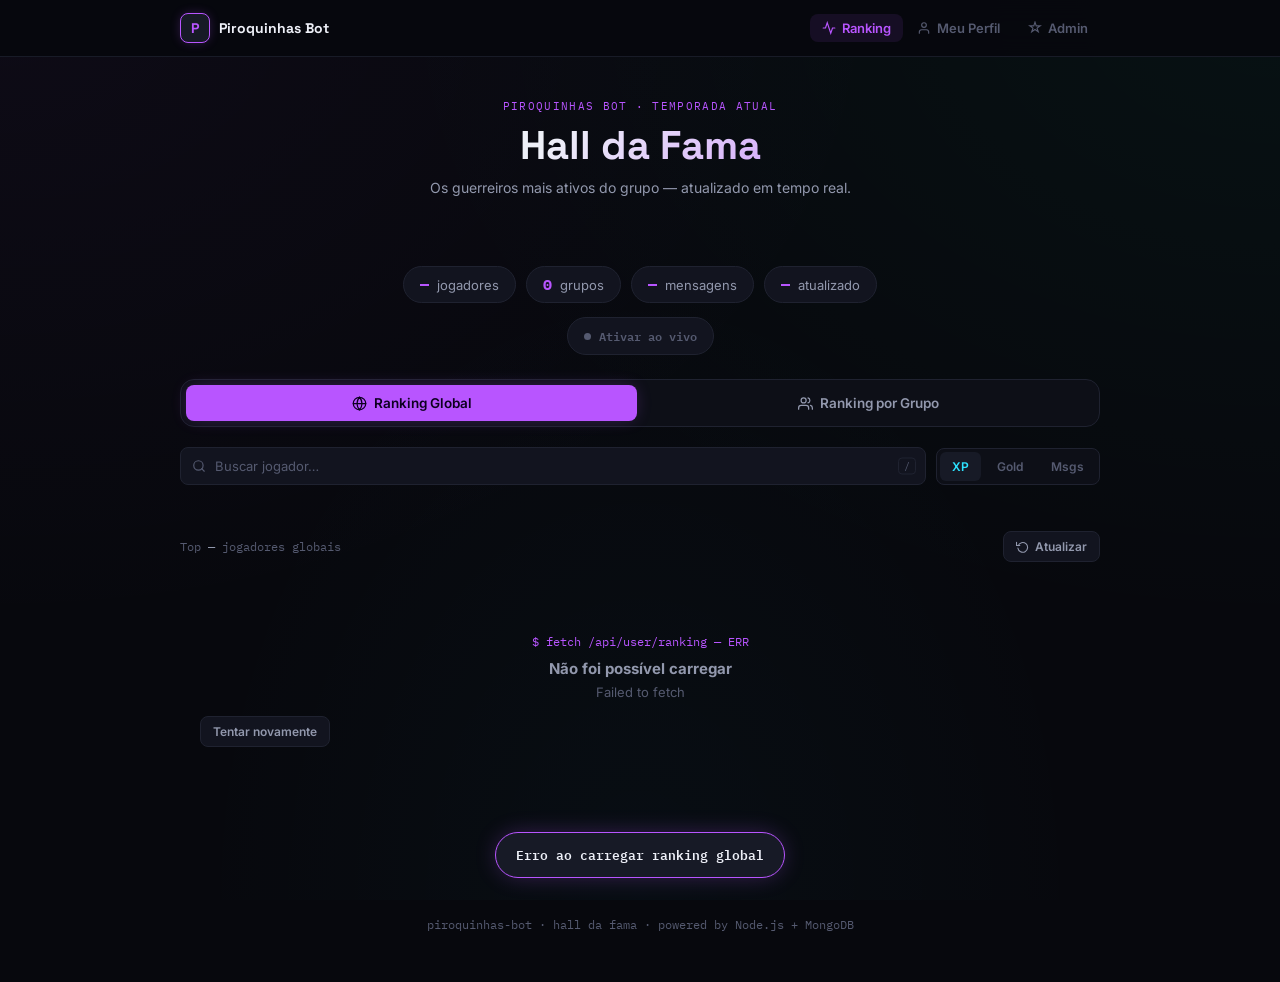
==== index.html @ 3f1b090b "Update index.html" ====
<!DOCTYPE html>
<html lang="pt-BR">
<head>
  <meta charset="UTF-8" />
  <meta name="viewport" content="width=device-width, initial-scale=1.0" />
  <title>Ranking — Piroquinhas Bot</title>
  <link rel="preconnect" href="https://fonts.googleapis.com" />
  <link rel="preconnect" href="https://fonts.gstatic.com" crossorigin />
  <link href="https://fonts.googleapis.com/css2?family=Space+Grotesk:wght@500;600;700&family=Inter:wght@400;500;600&family=IBM+Plex+Mono:wght@500;600&display=swap" rel="stylesheet" />
  <link rel="stylesheet" href="index.css" />
</head>
<body>

<!-- ══════════ NAV ══════════ -->
<nav class="top-nav">
  <div class="nav-inner">
    <a href="index.html" class="nav-brand">
      <div class="nav-brand-mark">P</div>
      <span class="nav-brand-name">Piroquinhas Bot</span>
    </a>
    <ul class="nav-links">
      <li>
        <a href="index.html" class="active">
          <svg viewBox="0 0 24 24" fill="none" stroke="currentColor" stroke-width="2" stroke-linecap="round"><polyline points="22 12 18 12 15 21 9 3 6 12 2 12"/></svg>
          <span>Ranking</span>
        </a>
      </li>
      <li>
        <a href="perfil.html">
          <svg viewBox="0 0 24 24" fill="none" stroke="currentColor" stroke-width="2" stroke-linecap="round"><path d="M20 21v-2a4 4 0 0 0-4-4H8a4 4 0 0 0-4 4v2"/><circle cx="12" cy="7" r="4"/></svg>
          <span>Meu Perfil</span>
        </a>
      </li>
      <li>
        <a href="cassino.html" id="nav-cassino" style="display:none">
          <svg viewBox="0 0 24 24" fill="none" stroke="currentColor" stroke-width="2" stroke-linecap="round"><rect x="2" y="3" width="20" height="14" rx="2"/><path d="M8 21h8M12 17v4"/></svg>
          <span>Cassino</span>
        </a>
      </li>
      <li>
        <a href="admin.html">
          <svg viewBox="0 0 24 24" fill="none" stroke="currentColor" stroke-width="2" stroke-linecap="round"><path d="M12 2l2.09 6.26H21l-5.47 3.97 2.09 6.26L12 14.52l-5.62 3.97 2.09-6.26L3 8.26h6.91z"/></svg>
          <span>Admin</span>
        </a>
      </li>
      
    </ul>
  </div>
</nav>

<!-- barra fina que enche durante o ciclo de atualização automática (modo "ao vivo") -->
<div class="live-progress-track" aria-hidden="true"><div class="live-progress" id="live-progress"></div></div>

<!-- ══════════ HERO ══════════ -->
<section class="hero">
  <p class="hero-eyebrow">Piroquinhas Bot · Temporada Atual</p>
  <h1 class="hero-title">Hall da Fama</h1>
  <p class="hero-sub">Os guerreiros mais ativos do grupo — atualizado em tempo real.</p>

  <!-- traço de pulso: assinatura visual da página, reforça a ideia de "vivo" -->
  <div class="pulse-line" aria-hidden="true">
    <svg viewBox="0 0 600 60" preserveAspectRatio="none">
      <path d="M0,30 L140,30 L155,8 L170,52 L185,30 L600,30" />
    </svg>
  </div>

  <div class="hero-stats">
    <div class="stat-pill"><strong id="stat-total">—</strong><span>jogadores</span></div>
    <div class="stat-pill"><strong id="stat-groups">—</strong><span>grupos</span></div>
    <div class="stat-pill"><strong id="stat-msgs">—</strong><span>mensagens</span></div>
    <div class="stat-pill"><strong id="stat-updated">—</strong><span>atualizado</span></div>
  </div>

  <a href="cassino.html" class="cassino-card" id="cassino-card" style="display:none">
    <span class="cassino-card-icon">🎰</span>
    <div class="cassino-card-text">
      <strong>Cassino</strong>
      <span>Aposte seu gold nos slots</span>
    </div>
    <span class="cassino-card-arrow">›</span>
  </a>

  <button class="live-badge" id="live-badge" type="button" title="Ativar atualização automática a cada 30s">
    <span class="live-dot"></span>
    <span id="live-label">Ativar ao vivo</span>
  </button>
</section>

<!-- ══════════ TABS ══════════ -->
<div class="tabs-wrap">
  <div class="tabs-row">
    <button class="tab-btn active" data-tab="global">
      <svg viewBox="0 0 24 24" fill="none" stroke="currentColor" stroke-width="2" stroke-linecap="round"><circle cx="12" cy="12" r="10"/><line x1="2" y1="12" x2="22" y2="12"/><path d="M12 2a15.3 15.3 0 0 1 4 10 15.3 15.3 0 0 1-4 10 15.3 15.3 0 0 1-4-10 15.3 15.3 0 0 1 4-10z"/></svg>
      Ranking Global
      <span class="tab-count" id="tab-count-global"></span>
    </button>
    <button class="tab-btn" data-tab="grupo">
      <svg viewBox="0 0 24 24" fill="none" stroke="currentColor" stroke-width="2" stroke-linecap="round"><path d="M17 21v-2a4 4 0 0 0-4-4H5a4 4 0 0 0-4 4v2"/><circle cx="9" cy="7" r="4"/><path d="M23 21v-2a4 4 0 0 0-3-3.87"/><path d="M16 3.13a4 4 0 0 1 0 7.75"/></svg>
      Ranking por Grupo
      <span class="tab-count" id="tab-count-grupo"></span>
    </button>
  </div>
</div>

<!-- ══════════ MAIN ══════════ -->
<main>

  <!-- ── GLOBAL ── -->
  <div class="tab-panel active" id="tab-global">

    <div class="controls-bar">
      <div class="search-wrap">
        <svg viewBox="0 0 24 24" fill="none" stroke="currentColor" stroke-width="2" stroke-linecap="round"><circle cx="11" cy="11" r="8"/><line x1="21" y1="21" x2="16.65" y2="16.65"/></svg>
        <input type="text" id="search-global" placeholder="Buscar jogador…" autocomplete="off" />
        <kbd>/</kbd>
      </div>
      <div class="sort-group" role="group" aria-label="Ordenar por">
        <button class="sort-chip active" data-tab="global" data-sort="xp">XP</button>
        <button class="sort-chip" data-tab="global" data-sort="gold">Gold</button>
        <button class="sort-chip" data-tab="global" data-sort="mensagens">Msgs</button>
      </div>
    </div>

    <div class="podium" id="podium-global"></div>
    <div class="ranking-meta">
      <p class="ranking-meta-label" id="meta-label-global">Top <strong id="global-count">—</strong> jogadores globais</p>
      <button class="refresh-btn" id="refresh-global">
        <svg viewBox="0 0 24 24" fill="none" stroke="currentColor" stroke-width="2" stroke-linecap="round"><polyline points="1 4 1 10 7 10"/><path d="M3.51 15a9 9 0 1 0 .49-4.59"/></svg>
        Atualizar
      </button>
    </div>
    <div class="ranking-list" id="list-global">
      <div class="skeleton-row"><div class="skeleton" style="width:28px;height:18px"></div><div class="skeleton" style="width:40px;height:40px;border-radius:50%"></div><div style="flex:1"><div class="skeleton" style="width:60%;height:14px;margin-bottom:5px"></div><div class="skeleton" style="width:40%;height:11px"></div></div><div class="skeleton" style="width:60px;height:18px"></div></div>
      <div class="skeleton-row"><div class="skeleton" style="width:28px;height:18px"></div><div class="skeleton" style="width:40px;height:40px;border-radius:50%"></div><div style="flex:1"><div class="skeleton" style="width:50%;height:14px;margin-bottom:5px"></div><div class="skeleton" style="width:35%;height:11px"></div></div><div class="skeleton" style="width:60px;height:18px"></div></div>
      <div class="skeleton-row"><div class="skeleton" style="width:28px;height:18px"></div><div class="skeleton" style="width:40px;height:40px;border-radius:50%"></div><div style="flex:1"><div class="skeleton" style="width:55%;height:14px;margin-bottom:5px"></div><div class="skeleton" style="width:30%;height:11px"></div></div><div class="skeleton" style="width:60px;height:18px"></div></div>
      <div class="skeleton-row"><div class="skeleton" style="width:28px;height:18px"></div><div class="skeleton" style="width:40px;height:40px;border-radius:50%"></div><div style="flex:1"><div class="skeleton" style="width:45%;height:14px;margin-bottom:5px"></div><div class="skeleton" style="width:38%;height:11px"></div></div><div class="skeleton" style="width:60px;height:18px"></div></div>
      <div class="skeleton-row"><div class="skeleton" style="width:28px;height:18px"></div><div class="skeleton" style="width:40px;height:40px;border-radius:50%"></div><div style="flex:1"><div class="skeleton" style="width:65%;height:14px;margin-bottom:5px"></div><div class="skeleton" style="width:42%;height:11px"></div></div><div class="skeleton" style="width:60px;height:18px"></div></div>
    </div>
  </div>

  <!-- ── POR GRUPO ── -->
  <div class="tab-panel" id="tab-grupo">
    <div class="group-filter">
      <label for="grupo-select">Grupo:</label>
      <div class="group-select-wrap">
        <select id="grupo-select">
          <option value="">Carregando grupos…</option>
        </select>
      </div>
    </div>

    <div class="group-meta" id="group-meta"></div>

    <div class="controls-bar">
      <div class="search-wrap">
        <svg viewBox="0 0 24 24" fill="none" stroke="currentColor" stroke-width="2" stroke-linecap="round"><circle cx="11" cy="11" r="8"/><line x1="21" y1="21" x2="16.65" y2="16.65"/></svg>
        <input type="text" id="search-grupo" placeholder="Buscar jogador…" autocomplete="off" />
        <kbd>/</kbd>
      </div>
      <div class="sort-group" role="group" aria-label="Ordenar por">
        <button class="sort-chip active" data-tab="grupo" data-sort="xp">XP</button>
        <button class="sort-chip" data-tab="grupo" data-sort="gold">Gold</button>
        <button class="sort-chip" data-tab="grupo" data-sort="mensagens">Msgs</button>
      </div>
    </div>

    <div class="podium" id="podium-grupo"></div>
    <div class="ranking-meta">
      <p class="ranking-meta-label" id="meta-label-grupo">Top <strong id="grupo-count">—</strong> do grupo</p>
      <button class="refresh-btn" id="refresh-grupo">
        <svg viewBox="0 0 24 24" fill="none" stroke="currentColor" stroke-width="2" stroke-linecap="round"><polyline points="1 4 1 10 7 10"/><path d="M3.51 15a9 9 0 1 0 .49-4.59"/></svg>
        Atualizar
      </button>
    </div>
    <div class="ranking-list" id="list-grupo">
      <div class="state-box">
        <span class="glyph">$ select group --filter ranking</span>
        <h4>Selecione um grupo acima</h4>
        <p>O ranking do grupo vai aparecer aqui.</p>
      </div>
    </div>
  </div>

</main>

<!-- ══════════ MODAL DO USUÁRIO ══════════ -->
<div class="modal-overlay" id="modal-overlay" role="dialog" aria-modal="true">
  <div class="modal-card" id="modal-card">
    <button class="modal-close" id="modal-close" title="Fechar">✕</button>

    <div class="modal-header">
      <div class="modal-avatar" id="modal-avatar"></div>
      <div class="modal-user-info">
        <div class="modal-name" id="modal-name">—</div>
        <div class="modal-rank-badge" id="modal-rank-badge">— 🏆</div>
      </div>
    </div>

    <div class="modal-stats">
      <div class="modal-stat">
        <span class="modal-stat-label">Nível</span>
        <span class="modal-stat-val" id="modal-level">—</span>
      </div>
      <div class="modal-stat">
        <span class="modal-stat-label">XP Total</span>
        <span class="modal-stat-val purple" id="modal-xp">—</span>
      </div>
      <div class="modal-stat">
        <span class="modal-stat-label">Mensagens</span>
        <span class="modal-stat-val" id="modal-msgs">—</span>
      </div>
      <div class="modal-stat">
        <span class="modal-stat-label">Gold</span>
        <span class="modal-stat-val gold" id="modal-gold">—</span>
      </div>
    </div>

    <div class="modal-xp-label">
      <span id="modal-xp-pct">XP para o próximo nível</span>
      <span id="modal-xp-next"></span>
    </div>
    <div class="modal-xp-bar-outer">
      <div class="modal-xp-bar-inner" id="modal-xp-bar" style="width:0%"></div>
    </div>

    <div class="modal-grupos" id="modal-grupos" style="display:none">
      <div class="modal-grupos-title">Grupos</div>
      <div class="modal-grupos-list" id="modal-grupos-list"></div>
    </div>

    <div class="modal-actions">
      <a href="perfil.html" class="modal-btn modal-btn-primary" id="modal-perfil-link">
        <svg width="14" height="14" viewBox="0 0 24 24" fill="none" stroke="currentColor" stroke-width="2" stroke-linecap="round"><path d="M20 21v-2a4 4 0 0 0-4-4H8a4 4 0 0 0-4 4v2"/><circle cx="12" cy="7" r="4"/></svg>
        Ver Perfil
      </a>
      <button class="modal-btn modal-btn-secondary" id="modal-copy-btn" title="Copiar ID do usuário">
        <svg width="14" height="14" viewBox="0 0 24 24" fill="none" stroke="currentColor" stroke-width="2" stroke-linecap="round"><rect x="9" y="9" width="13" height="13" rx="2"/><path d="M5 15H4a2 2 0 0 1-2-2V4a2 2 0 0 1 2-2h9a2 2 0 0 1 2 2v1"/></svg>
        Copiar ID
      </button>
      <button class="modal-btn modal-btn-secondary" id="modal-close-btn">Fechar</button>
    </div>
  </div>
</div>

<div id="toast"></div>

<footer>piroquinhas-bot · hall da fama · powered by Node.js + MongoDB</footer>

<!-- ══════════ JS ══════════ -->
<script>
  const API = 'https://whatsappbot2-s3dx.onrender.com/api';

  /* ══════════════════════════════════
     UTILS
  ══════════════════════════════════ */
  let toastTimer;
  function showToast(msg) {
    const t = document.getElementById('toast');
    if (!t) return;
    t.textContent = msg;
    t.classList.add('show');
    clearTimeout(toastTimer);
    toastTimer = setTimeout(() => t.classList.remove('show'), 2500);
  }

  function fmtXP(n) {
    if (n == null) return '—';
    if (n >= 1_000_000) return (n / 1_000_000).toFixed(1) + 'M';
    if (n >= 1_000)     return (n / 1_000).toFixed(1) + 'k';
    return String(n);
  }

  function fmtNum(n) {
    return n != null ? n.toLocaleString('pt-BR') : '—';
  }

  // Formata o valor de acordo com o critério de ordenação ativo (xp / gold / mensagens)
  function fmtMetric(u, field) {
    const val = u?.[field] ?? 0;
    if (field === 'gold')      return fmtNum(val) + ' 💰';
    if (field === 'mensagens') return fmtNum(val) + ' msgs';
    return fmtXP(val) + ' XP';
  }

  function initials(nome) {
    if (!nome || typeof nome !== 'string') return '?';
    const clean = nome.trim().replace(/[^\w\s]/gu, '').trim();
    if (!clean) return nome.slice(0, 2).toUpperCase();
    const parts = clean.split(/\s+/);
    return parts.length >= 2
      ? (parts[0][0] + parts[parts.length - 1][0]).toUpperCase()
      : clean.slice(0, 2).toUpperCase();
  }

  function timeAgo(date) {
    if (!date) return 'agora';
    const diff = Math.floor((Date.now() - new Date(date)) / 1000);
    if (diff < 60)    return 'agora';
    if (diff < 3600)  return `${Math.floor(diff / 60)}min atrás`;
    if (diff < 86400) return `${Math.floor(diff / 3600)}h atrás`;
    return `${Math.floor(diff / 86400)}d atrás`;
  }

  function escapeHtml(str) {
    return String(str).replace(/[&<>"']/g, c => ({
      '&': '&amp;', '<': '&lt;', '>': '&gt;', '"': '&quot;', "'": '&#39;',
    }[c]));
  }

  // remove acentos para busca tolerante ("joao" encontra "João")
  function normalize(str) {
    return String(str).toLowerCase().normalize('NFD').replace(/[\u0300-\u036f]/g, '');
  }

  // destaca o trecho buscado dentro do nome
  function highlightMatch(nome, rawQuery) {
    const safeName = escapeHtml(nome);
    if (!rawQuery) return safeName;
    const idx = nome.toLowerCase().indexOf(rawQuery.toLowerCase());
    if (idx === -1) return safeName;
    return escapeHtml(nome.slice(0, idx)) +
           '<mark>' + escapeHtml(nome.slice(idx, idx + rawQuery.length)) + '</mark>' +
           escapeHtml(nome.slice(idx + rawQuery.length));
  }

  // Replica a fórmula de nível do bot: level = floor((xp/100)^(1/1.5)) + 1
  function computeLevelProgress(xp) {
    const x = xp ?? 0;
    const level = Math.max(1, Math.floor(Math.pow(x / 100, 1 / 1.5)) + 1);
    const xpParaProximo = Math.ceil(100 * Math.pow(level, 1.5));
    const xpInicioNivel = Math.ceil(100 * Math.pow(Math.max(0, level - 1), 1.5));
    const xpNoNivel = xpParaProximo - xpInicioNivel;
    const pct = xpNoNivel > 0
      ? Math.min(100, Math.max(0, Math.floor(((x - xpInicioNivel) / xpNoNivel) * 100)))
      : 100;
    return { level, xpParaProximo, xpInicioNivel, pct };
  }

  // anima um número subindo até o valor alvo — blindado contra elemento ausente
  function countUp(el, target, duration = 800) {
    if (!el) return;
    if (target == null || isNaN(target)) { el.textContent = '—'; return; }
    const start = Number(el.dataset.raw) || 0;
    const t0 = performance.now();
    function tick(now) {
      const p = Math.min(1, (now - t0) / duration);
      const eased = 1 - Math.pow(1 - p, 3);
      const val = Math.round(start + (target - start) * eased);
      el.textContent = fmtNum(val);
      el.dataset.raw = val;
      if (p < 1) requestAnimationFrame(tick);
    }
    requestAnimationFrame(tick);
  }

  // pega elemento por id com segurança — usado em todo lugar sensível
  function $(id) { return document.getElementById(id); }

  /* ══════════════════════════════════
     ESTADO
  ══════════════════════════════════ */
  const state = {
    global: { raw: [], sort: 'xp', query: '', total: 0 },
    grupo:  { raw: [], sort: 'xp', query: '', total: 0 },
  };
  let gruposCache = [];
  let currentModalUser = null;
  let lastUpdateTime = null;

  // travas para impedir requisições concorrentes (clique duplo no "Atualizar")
  let globalLoading = false;
  let grupoLoading = false;

  /* ── Tabs ── */
  document.querySelectorAll('.tab-btn').forEach(btn => {
    btn.addEventListener('click', () => {
      document.querySelectorAll('.tab-btn').forEach(b => b.classList.remove('active'));
      document.querySelectorAll('.tab-panel').forEach(p => p.classList.remove('active'));
      btn.classList.add('active');
      $('tab-' + btn.dataset.tab)?.classList.add('active');
    });
  });

  /* ══════════════════════════════════
     MODAL
  ══════════════════════════════════ */
  const modalOverlay = $('modal-overlay');

  function openModal(user, pos) {
    if (!user) return;
    currentModalUser = user;
    const nome = user.nome || 'Anônimo';
    if ($('modal-avatar'))      $('modal-avatar').textContent = initials(nome);
    if ($('modal-name'))        $('modal-name').textContent   = nome;
    if ($('modal-rank-badge'))  $('modal-rank-badge').textContent = `#${pos} no ranking`;

    const prog = computeLevelProgress(user.xp);

    if ($('modal-level')) $('modal-level').textContent = user.level ?? prog.level;
    if ($('modal-xp'))    $('modal-xp').textContent    = fmtXP(user.xp ?? 0);
    if ($('modal-msgs'))  $('modal-msgs').textContent  = fmtNum(user.mensagens ?? 0);
    if ($('modal-gold'))  $('modal-gold').textContent  = fmtNum(user.gold ?? 0);

    if ($('modal-xp-pct'))  $('modal-xp-pct').textContent  = `${prog.pct}% para nível ${prog.level + 1}`;
    if ($('modal-xp-next')) $('modal-xp-next').textContent = `${fmtXP(prog.xpParaProximo)} XP`;

    const bar = $('modal-xp-bar');
    if (bar) {
      bar.style.width = '0%';
      requestAnimationFrame(() => setTimeout(() => { bar.style.width = prog.pct + '%'; }, 80));
    }

    modalOverlay?.classList.add('open');
  document.body.style.overflow = 'hidden';

  // Busca grupos do usuário
  const gruposEl = $('modal-grupos');
  const gruposListEl = $('modal-grupos-list');
  if (gruposEl && gruposListEl && user.idWhatsApp) {
    gruposEl.style.display = 'none';
    gruposListEl.innerHTML = '';
    const jwt = sessionStorage.getItem('piro_jwt');
    if (!jwt) return;
    fetch(`${API}/user/grupos/${encodeURIComponent(user.idWhatsApp)}`, {
      headers: { 'Authorization': `Bearer ${jwt}` }
    })
      .then(r => r.json())
      .then(data => {
        if (!data.grupos?.length) return;
        gruposEl.style.display = 'block';
        gruposListEl.innerHTML = data.grupos.map(g => `
          <div class="modal-grupo-item">
            <span class="modal-grupo-nome">${escapeHtml(g.nome)}</span>
            <span class="modal-grupo-gold">${fmtNum(g.gold)} 💰</span>
          </div>
        `).join('');
      })
      .catch(() => {});
  }
}

  function closeModal() {
    modalOverlay?.classList.remove('open');
    document.body.style.overflow = '';
  }

  $('modal-close')?.addEventListener('click', closeModal);
  $('modal-close-btn')?.addEventListener('click', closeModal);
  modalOverlay?.addEventListener('click', e => { if (e.target === modalOverlay) closeModal(); });
  document.addEventListener('keydown', e => { if (e.key === 'Escape' && modalOverlay?.classList.contains('open')) closeModal(); });

  $('modal-copy-btn')?.addEventListener('click', async () => {
    if (!currentModalUser) return;
    const u = currentModalUser;
    const idRaw = u.idWhatsApp || '';
    const telefone = idRaw.replace('@s.whatsapp.net', '').replace('@lid', '');
    const copiavel = idRaw.includes('@lid') ? idRaw : telefone;
    try {
      await navigator.clipboard.writeText(copiavel);
      showToast('ID copiado: ' + copiavel);
    } catch {
      showToast('Não foi possível copiar.');
    }
  });

  /* ══════════════════════════════════
     PÓDIO
  ══════════════════════════════════ */
  function renderPodium(top3, containerId, metricField) {
    const container = $(containerId);
    if (!container) return;
    if (!top3 || top3.length === 0) { container.innerHTML = ''; return; }

    const medals  = ['🥇', '🥈', '🥉'];
    const classes = ['first', 'second', 'third'];

    container.innerHTML = top3.map((u, i) => `
      <div class="podium-slot ${classes[i]}" data-pos="${i + 1}" tabindex="0" role="button" aria-label="Ver perfil de ${escapeHtml(u.nome || 'Anônimo')}">
        <div class="podium-avatar">
          <div class="podium-avatar-inner">${initials(u.nome)}</div>
          <span class="podium-medal">${medals[i]}</span>
        </div>
        <div class="podium-name">${escapeHtml(u.nome || 'Anônimo')}</div>
        <div class="podium-xp">${fmtMetric(u, metricField)}</div>
        <div class="podium-bar">${i + 1}º</div>
      </div>
    `).join('');

    container.querySelectorAll('.podium-slot').forEach((el, i) => {
      const pos = top3[i].posicao ?? (i + 1);
      el.addEventListener('click', () => openModal(top3[i], pos));
      el.addEventListener('keydown', e => { if (e.key === 'Enter' || e.key === ' ') openModal(top3[i], pos); });
    });
  }

  /* ══════════════════════════════════
     LISTA — modo normal (posições 4+)
  ══════════════════════════════════ */
  function renderList(ranking, listId, metricField, maxValue) {
    const list = $(listId);
    if (!list) return;
    if (!ranking || ranking.length === 0) {
      list.innerHTML = `<div class="state-box">
        <span class="glyph">$ query ranking — 0 results</span>
        <h4>Nenhum resultado</h4>
        <p>Ainda não há dados suficientes.</p>
      </div>`;
      return;
    }

    const max = maxValue || ranking[0]?.[metricField] || 1;
    const items = ranking.slice(3);

    if (items.length === 0) { list.innerHTML = ''; return; }

    list.innerHTML = items.map((u, i) => {
      const pos      = u.posicao ?? (i + 4);
      const posClass = pos <= 3 ? `top${pos}` : '';
      const pct      = Math.max(4, Math.floor(((u[metricField] ?? 0) / max) * 100));
      const nome     = u.nome || 'Anônimo';

      return `
        <div class="rank-row ${posClass}"
             style="animation-delay:${Math.min(i, 20) * 20}ms"
             data-index="${i}"
             tabindex="0"
             role="button"
             aria-label="Ver detalhes de ${escapeHtml(nome)}, posição ${pos}">
          <span class="rank-pos">${pos}</span>
          <div class="rank-avatar">${initials(nome)}</div>
          <div class="rank-info">
            <div class="rank-name">${escapeHtml(nome)}</div>
            <div class="rank-sub">${fmtNum(u.mensagens)} msgs</div>
            <div class="rank-bar-wrap">
              <div class="rank-bar" style="width:${pct}%"></div>
            </div>
          </div>
          <div class="rank-right">
            <div class="rank-xp">${fmtMetric(u, metricField)}</div>
            <div class="rank-level">Nível ${u.level ?? '—'}</div>
          </div>
          <span class="rank-arrow">›</span>
        </div>`;
    }).join('');

    list.querySelectorAll('.rank-row').forEach((el, i) => {
      const user = items[i];
      const pos  = user.posicao ?? (i + 4);
      el.addEventListener('click', () => openModal(user, pos));
      el.addEventListener('keydown', e => { if (e.key === 'Enter' || e.key === ' ') openModal(user, pos); });
    });
  }

  /* ══════════════════════════════════
     LISTA — modo busca (mostra todos os resultados, com a posição real)
  ══════════════════════════════════ */
  function renderSearchList(filtered, listId, metricField, maxValue, rawQuery) {
    const list = $(listId);
    if (!list) return;
    if (!filtered || filtered.length === 0) {
      list.innerHTML = `<div class="state-box">
        <span class="glyph">$ query ranking --name "${escapeHtml(rawQuery)}" — 0 results</span>
        <h4>Ninguém encontrado</h4>
        <p>Tente outro nome ou confira a ortografia.</p>
      </div>`;
      return;
    }

    const max = maxValue || 1;

    list.innerHTML = filtered.map(u => {
      const pos      = u.posicao;
      const posClass = pos <= 3 ? `top${pos}` : '';
      const pct      = Math.max(4, Math.floor(((u[metricField] ?? 0) / max) * 100));
      const nome     = u.nome || 'Anônimo';

      return `
        <div class="rank-row ${posClass}"
             tabindex="0"
             role="button"
             aria-label="Ver detalhes de ${escapeHtml(nome)}, posição ${pos}">
          <span class="rank-pos">${pos}</span>
          <div class="rank-avatar">${initials(nome)}</div>
          <div class="rank-info">
            <div class="rank-name">${highlightMatch(nome, rawQuery)}</div>
            <div class="rank-sub">${fmtNum(u.mensagens)} msgs</div>
            <div class="rank-bar-wrap">
              <div class="rank-bar" style="width:${pct}%"></div>
            </div>
          </div>
          <div class="rank-right">
            <div class="rank-xp">${fmtMetric(u, metricField)}</div>
            <div class="rank-level">Nível ${u.level ?? '—'}</div>
          </div>
          <span class="rank-arrow">›</span>
        </div>`;
    }).join('');

    list.querySelectorAll('.rank-row').forEach((el, i) => {
      const user = filtered[i];
      el.addEventListener('click', () => openModal(user, user.posicao));
      el.addEventListener('keydown', e => { if (e.key === 'Enter' || e.key === ' ') openModal(user, user.posicao); });
    });
  }

  /* ══════════════════════════════════
     RENDER GERAL DE UMA ABA (aplica sort + busca sobre o dado já carregado)
  ══════════════════════════════════ */
  function renderTab(tab) {
    const s = state[tab];
    const sorted = [...s.raw]
      .sort((a, b) => (b[s.sort] ?? 0) - (a[s.sort] ?? 0))
      .map((u, i) => ({ ...u, posicao: i + 1 }));

    const podiumId = 'podium-' + tab;
    const listId   = 'list-' + tab;
    const metaEl   = $('meta-label-' + tab);
    const query    = s.query.trim();

    if (query) {
      const podiumEl = $(podiumId);
      if (podiumEl) podiumEl.innerHTML = '';
      const q = normalize(query);
      const filtered = sorted.filter(u => normalize(u.nome || 'Anônimo').includes(q));
      if (metaEl) metaEl.innerHTML = `<strong>${filtered.length}</strong> resultado(s) para "${escapeHtml(query)}"`;
      renderSearchList(filtered, listId, s.sort, sorted[0]?.[s.sort], query);
    } else {
      const totalLabel = s.total || sorted.length;
      if (metaEl) {
        metaEl.innerHTML = tab === 'global'
          ? `Top <strong>${sorted.length}</strong> de <strong>${totalLabel}</strong> jogadores globais`
          : `Top <strong>${sorted.length}</strong> de <strong>${totalLabel}</strong> do grupo`;
      }
      renderPodium(sorted.slice(0, 3), podiumId, s.sort);
      renderList(sorted, listId, s.sort, sorted[0]?.[s.sort]);
    }
  }

  /* ── Controles: busca e ordenação ── */
  ['global', 'grupo'].forEach(tab => {
    const input = $('search-' + tab);
    if (!input) return;
    input.addEventListener('input', () => {
      state[tab].query = input.value;
      renderTab(tab);
    });
    input.addEventListener('keydown', e => {
      if (e.key === 'Escape') {
        input.value = '';
        state[tab].query = '';
        renderTab(tab);
        input.blur();
      }
    });
  });

  document.querySelectorAll('.sort-chip').forEach(btn => {
    btn.addEventListener('click', () => {
      const tab  = btn.dataset.tab;
      const sort = btn.dataset.sort;
      state[tab].sort = sort;
      document.querySelectorAll(`.sort-chip[data-tab="${tab}"]`).forEach(b => b.classList.toggle('active', b === btn));
      renderTab(tab);
    });
  });

  // atalho "/" foca a busca da aba ativa
  document.addEventListener('keydown', e => {
    if (e.key === '/' && !['INPUT', 'TEXTAREA'].includes(document.activeElement?.tagName)) {
      e.preventDefault();
      const activePanel = document.querySelector('.tab-panel.active');
      if (!activePanel) return;
      const activeTab = activePanel.id.replace('tab-', '');
      $('search-' + activeTab)?.focus();
    }
  });

  /* ══════════════════════════════════
     FETCH — RANKING GLOBAL
  ══════════════════════════════════ */
  async function loadGlobalRanking(silent) {
    if (globalLoading) return; // evita corrida de cliques duplos
    globalLoading = true;

    const btn = $('refresh-global');
    btn?.classList.add('spinning');

    try {
      const res = await fetch(`${API}/user/ranking`);

      // a API pode responder com corpo não-JSON em cold start/erro do Render
      let data;
      try {
        data = await res.json();
      } catch {
        throw new Error('Resposta inválida do servidor (provavelmente acordando — tente de novo em alguns segundos).');
      }

      if (!res.ok) throw new Error(data?.error || `Erro na API (${res.status})`);

      const { ranking, total, totalMensagens, atualizadoEm } = data;
      state.global.raw = Array.isArray(ranking) ? ranking : [];
      state.global.total = total ?? state.global.raw.length;

      countUp($('stat-total'), total ?? 0);
      countUp($('stat-msgs'), totalMensagens ?? 0);
      if ($('tab-count-global')) $('tab-count-global').textContent = fmtNum(total ?? 0);

      lastUpdateTime = atualizadoEm ? new Date(atualizadoEm) : new Date();
      if ($('stat-updated')) $('stat-updated').textContent = timeAgo(lastUpdateTime);

      renderTab('global');
      if (silent) showToast('Ranking global atualizado');

    } catch (err) {
      console.error(err);
      const list = $('list-global');
      if (list) {
        list.innerHTML = `
          <div class="state-box">
            <span class="glyph">$ fetch /api/user/ranking — ERR</span>
            <h4>Não foi possível carregar</h4>
            <p>${escapeHtml(err.message)}</p>
            <button class="refresh-btn retry-btn" id="retry-global-btn">Tentar novamente</button>
          </div>`;
        $('retry-global-btn')?.addEventListener('click', () => loadGlobalRanking());
      }
      showToast('Erro ao carregar ranking global');
    } finally {
      btn?.classList.remove('spinning');
      globalLoading = false;
    }
  }

  /* ══════════════════════════════════
     FETCH — GRUPOS
  ══════════════════════════════════ */
  async function loadGrupos() {
    const sel = $('grupo-select');
    try {
      const res  = await fetch(`${API}/grupos`);
      const data = await res.json();

      if (!sel) return;

      if (!res.ok || !data.grupos?.length) {
        sel.innerHTML = '<option value="">Nenhum grupo disponível</option>';
        countUp($('stat-groups'), 0);
        return;
      }

      gruposCache = data.grupos;
      sel.innerHTML = '<option value="">Selecione um grupo…</option>' +
        gruposCache.map(g => `<option value="${escapeHtml(g.jid)}">${escapeHtml(g.nome || g.jid)}</option>`).join('');

      countUp($('stat-groups'), gruposCache.length);

    } catch {
      if (sel) sel.innerHTML = '<option value="">Não foi possível carregar grupos</option>';
      countUp($('stat-groups'), 0);
    }
  }

  /* ══════════════════════════════════
     FETCH — RANKING POR GRUPO
  ══════════════════════════════════ */
  async function loadGrupoRanking(jid, silent) {
    if (!jid || grupoLoading) return;
    grupoLoading = true;

    const btn  = $('refresh-grupo');
    const list = $('list-grupo');
    const pod  = $('podium-grupo');

    btn?.classList.add('spinning');

    if (!silent && list && pod) {
      pod.innerHTML = '';
      list.innerHTML = [1,2,3,4,5].map(() => `
        <div class="skeleton-row">
          <div class="skeleton" style="width:28px;height:18px"></div>
          <div class="skeleton" style="width:40px;height:40px;border-radius:50%"></div>
          <div style="flex:1">
            <div class="skeleton" style="width:55%;height:14px;margin-bottom:5px"></div>
            <div class="skeleton" style="width:35%;height:11px"></div>
          </div>
          <div class="skeleton" style="width:60px;height:18px"></div>
        </div>`).join('');
    }

    try {
      const res = await fetch(`${API}/user/ranking/grupo?jid=${encodeURIComponent(jid)}`);

      let data;
      try {
        data = await res.json();
      } catch {
        throw new Error('Resposta inválida do servidor (provavelmente acordando — tente de novo em alguns segundos).');
      }

      if (!res.ok) throw new Error(data?.error || `Erro na API (${res.status})`);

      const { ranking, total } = data;
      state.grupo.raw = Array.isArray(ranking) ? ranking : [];
      state.grupo.total = total ?? state.grupo.raw.length;

      const info = gruposCache.find(g => g.jid === jid);
      if (info) {
        if ($('tab-count-grupo')) $('tab-count-grupo').textContent = fmtNum(info.membros ?? total ?? 0);
        const meta = $('group-meta');
        if (meta) {
          meta.classList.add('show');
          meta.innerHTML = `
            <span>👥 <strong>${fmtNum(info.membros)}</strong> membros</span>
            <span>⚡ <strong>${fmtXP(info.xpTotal)}</strong> XP total no grupo</span>`;
        }
      }

      renderTab('grupo');
      if (silent) showToast('Ranking do grupo atualizado');

      lastUpdateTime = new Date();
      if ($('stat-updated')) $('stat-updated').textContent = timeAgo(lastUpdateTime);

    } catch (err) {
      if (pod) pod.innerHTML = '';
      if (list) {
        list.innerHTML = `
          <div class="state-box">
            <span class="glyph">$ fetch /api/user/ranking/grupo — ERR</span>
            <h4>Não foi possível carregar</h4>
            <p>${escapeHtml(err.message)}</p>
            <button class="refresh-btn retry-btn" id="retry-grupo-btn">Tentar novamente</button>
          </div>`;
        $('retry-grupo-btn')?.addEventListener('click', () => loadGrupoRanking(jid));
      }
      showToast('Erro ao carregar ranking do grupo');
    } finally {
      btn?.classList.remove('spinning');
      grupoLoading = false;
    }
  }

  /* ══════════════════════════════════
     MODO "AO VIVO" — atualização automática a cada 30s
  ══════════════════════════════════ */
  const LIVE_MS    = 30000;
  const liveBadge  = $('live-badge');
  const liveLabel  = $('live-label');
  const liveBar    = $('live-progress');
  let liveActive   = false;
  let liveTimer    = null;

  async function refreshActiveTab() {
    const activePanel = document.querySelector('.tab-panel.active');
    if (!activePanel) return;
    const activeTab = activePanel.id.replace('tab-', '');
    if (activeTab === 'global') {
      await loadGlobalRanking(true);
    } else {
      const jid = $('grupo-select')?.value;
      if (jid) await loadGrupoRanking(jid, true);
    }
  }

  function cycleLive() {
    if (!liveBar) return;
    liveBar.style.transition = 'none';
    liveBar.style.width = '0%';
    void liveBar.offsetWidth; // força reflow para reiniciar a animação
    liveBar.style.transition = `width ${LIVE_MS}ms linear`;
    liveBar.style.width = '100%';

    liveTimer = setTimeout(async () => {
      if (!liveActive) return;
      await refreshActiveTab();
      if (liveActive) cycleLive();
    }, LIVE_MS);
  }

  function startLive() {
    liveActive = true;
    liveBadge?.classList.add('active');
    if (liveLabel) liveLabel.textContent = 'Ao vivo';
    cycleLive();
  }

  function stopLive() {
    liveActive = false;
    liveBadge?.classList.remove('active');
    if (liveLabel) liveLabel.textContent = 'Ativar ao vivo';
    clearTimeout(liveTimer);
    if (liveBar) {
      liveBar.style.transition = 'none';
      liveBar.style.width = '0%';
    }
  }

  liveBadge?.addEventListener('click', () => liveActive ? stopLive() : startLive());

  // mantém o "atualizado há Xmin" vivo mesmo sem refetch
  setInterval(() => {
    if (lastUpdateTime && $('stat-updated')) $('stat-updated').textContent = timeAgo(lastUpdateTime);
  }, 20000);

  /* ── Eventos ── */
  $('refresh-global')?.addEventListener('click', () => loadGlobalRanking());

  $('refresh-grupo')?.addEventListener('click', () => {
    const jid = $('grupo-select')?.value;
    jid ? loadGrupoRanking(jid) : showToast('Selecione um grupo primeiro');
  });

  $('grupo-select')?.addEventListener('change', e => {
    $('group-meta')?.classList.remove('show');
    if (e.target.value) loadGrupoRanking(e.target.value);
  });

  /* ── Init ── */
  loadGlobalRanking();
  loadGrupos();

  // Mostra nav-cassino e card do cassino se estiver logado
  if (sessionStorage.getItem('piro_jwt')) {
    const navCassino = document.getElementById('nav-cassino');
    const cassinoCard = document.getElementById('cassino-card');
    if (navCassino) navCassino.style.display = 'flex';
    if (cassinoCard) cassinoCard.style.display = 'flex';
  }
</script>
</body>
</html>
---- index.css ----
@import url('https://fonts.googleapis.com/css2?family=Space+Grotesk:wght@500;600;700&family=Inter:wght@400;500;600&family=IBM+Plex+Mono:wght@500;600&display=swap');

:root {
  --bg-base:      #07080d;
  --bg-surface:   #0d0f17;
  --bg-card:      #12141f;
  --bg-elevated:  #171a26;
  --border:       #1f2230;
  --border-soft:  #181b27;

  --text-primary:   #eef0f8;
  --text-secondary: #9298ad;
  --text-dim:       #555a70;

  --mint:        #00ffb0;
  --mint-soft:   #00ffb018;
  --mint-glow:   #00ffb055;

  --purple:      #b855ff;
  --purple-soft: #b855ff18;
  --purple-glow: #b855ff55;

  --blue:        #2de2ff;
  --blue-soft:   #2de2ff18;
  --blue-glow:   #2de2ff55;

  --gold:        #ffd060;
  --silver:      #c0cfe0;
  --bronze:      #e8956d;

  --red:         #ff3b6e;
  --red-soft:    #ff3b6e18;

  --font-display: 'Space Grotesk', system-ui, sans-serif;
  --font-body:    'Inter', system-ui, sans-serif;
  --font-mono:    'IBM Plex Mono', ui-monospace, monospace;

  --radius-sm:  8px;
  --radius-md:  14px;
  --radius-lg:  20px;
}

*, *::before, *::after { box-sizing: border-box; margin: 0; padding: 0; }
html { scroll-behavior: smooth; }

body {
  background: var(--bg-base);
  background-image:
    radial-gradient(ellipse at 0% 0%,   #b855ff0a 0%, transparent 50%),
    radial-gradient(ellipse at 100% 0%,  #00ffb00a 0%, transparent 50%),
    radial-gradient(ellipse at 50% 100%, #2de2ff07 0%, transparent 50%);
  background-attachment: fixed;
  color: var(--text-primary);
  font-family: var(--font-body);
  -webkit-font-smoothing: antialiased;
  min-height: 100vh;
}

* { -webkit-tap-highlight-color: transparent; }
::selection { background: var(--purple-soft); color: var(--text-primary); }
::-webkit-scrollbar { width: 6px; height: 6px; }
::-webkit-scrollbar-track { background: transparent; }
::-webkit-scrollbar-thumb { background: var(--border); border-radius: 6px; }

/* visible keyboard focus em qualquer elemento interativo */
a:focus-visible, button:focus-visible, input:focus-visible, select:focus-visible,
.rank-row:focus-visible, .podium-slot:focus-visible {
  outline: 2px solid var(--blue);
  outline-offset: 2px;
}

/* ── NAV ── */
nav.top-nav {
  position: sticky;
  top: 0;
  z-index: 40;
  background: #07080dee;
  backdrop-filter: blur(12px);
  border-bottom: 1px solid var(--border-soft);
}
.nav-inner {
  max-width: 960px;
  margin: 0 auto;
  padding: 0 20px;
  display: flex;
  align-items: center;
  justify-content: space-between;
  height: 56px;
  gap: 12px;
}
.nav-brand {
  display: flex;
  align-items: center;
  gap: 9px;
  text-decoration: none;
  flex-shrink: 0;
}
.nav-brand-mark {
  width: 30px; height: 30px;
  border-radius: 8px;
  background: var(--bg-elevated);
  border: 1px solid var(--purple);
  box-shadow: 0 0 12px -2px var(--purple-glow);
  display: flex; align-items: center; justify-content: center;
  font-family: var(--font-display);
  font-weight: 700; font-size: 14px;
  color: var(--purple);
}
.nav-brand-name {
  font-family: var(--font-display);
  font-size: 14px; font-weight: 700;
  color: var(--text-primary);
}
.nav-links { display: flex; gap: 2px; list-style: none; }
.nav-links a {
  display: flex; align-items: center; gap: 6px;
  padding: 6px 12px;
  border-radius: var(--radius-sm);
  font-size: 13px; font-weight: 600;
  color: var(--text-dim);
  text-decoration: none;
  transition: color .15s, background .15s;
  white-space: nowrap;
}
.nav-links a:hover  { color: var(--text-secondary); background: var(--bg-elevated); }
.nav-links a.active { color: var(--purple); background: var(--purple-soft); }
.nav-links svg { width: 14px; height: 14px; flex-shrink: 0; }

@media (max-width: 560px) {
  .nav-brand-name { display: none; }
  .nav-links a span { display: none; }
  .nav-links a { padding: 8px; }
}

/* ── LIVE PROGRESS BAR (enche durante o ciclo de 30s do modo "ao vivo") ── */
.live-progress-track {
  position: sticky;
  top: 56px;
  z-index: 39;
  height: 2px;
  background: transparent;
}
.live-progress {
  height: 100%;
  width: 0%;
  background: linear-gradient(90deg, var(--mint), var(--blue));
  box-shadow: 0 0 8px var(--mint-glow);
}

/* ── HERO ── */
.hero {
  max-width: 960px;
  margin: 0 auto;
  padding: 40px 20px 24px;
  text-align: center;
}
.hero-eyebrow {
  font-family: var(--font-mono);
  font-size: 11px;
  letter-spacing: .12em;
  color: var(--purple);
  text-transform: uppercase;
  margin-bottom: 10px;
}
.hero-title {
  font-family: var(--font-display);
  font-size: clamp(26px, 5vw, 40px);
  font-weight: 700;
  line-height: 1.15;
  background: linear-gradient(135deg, var(--text-primary) 40%, var(--purple) 100%);
  -webkit-background-clip: text;
  -webkit-text-fill-color: transparent;
  background-clip: text;
  margin-bottom: 10px;
}
.hero-sub {
  font-size: 14px;
  color: var(--text-secondary);
}

/* traço de pulso — assinatura visual da página */
.pulse-line {
  max-width: 480px;
  margin: 14px auto 0;
  opacity: .9;
}
.pulse-line svg { width: 100%; height: 34px; display: block; }
.pulse-line path {
  fill: none;
  stroke: var(--mint);
  stroke-width: 2;
  stroke-linecap: round;
  stroke-linejoin: round;
  filter: drop-shadow(0 0 6px var(--mint-glow));
  stroke-dasharray: 660;
  stroke-dashoffset: 660;
  animation: pulse-sweep 2.6s ease-in-out infinite;
}
@keyframes pulse-sweep {
  0%   { stroke-dashoffset: 660; }
  65%  { stroke-dashoffset: 0; }
  100% { stroke-dashoffset: 0; }
}

.hero-stats {
  display: flex;
  gap: 10px;
  justify-content: center;
  flex-wrap: wrap;
  margin: 22px 0 14px;
}
.stat-pill {
  display: flex; align-items: center; gap: 8px;
  padding: 8px 16px;
  background: var(--bg-card);
  border: 1px solid var(--border);
  border-radius: 30px;
  font-size: 13px;
}
.stat-pill strong {
  font-family: var(--font-mono);
  font-size: 15px;
  color: var(--purple);
}
.stat-pill span { color: var(--text-secondary); }

/* botão "ao vivo" — liga/desliga a atualização automática */
.live-badge {
  display: inline-flex; align-items: center; gap: 8px;
  padding: 8px 16px;
  border-radius: 30px;
  border: 1px solid var(--border);
  background: var(--bg-card);
  font-family: var(--font-mono);
  font-size: 12px; font-weight: 600;
  color: var(--text-dim);
  cursor: pointer;
  transition: border-color .15s, color .15s, background .15s;
}
.live-badge:hover { border-color: var(--mint); color: var(--text-secondary); }
.live-dot {
  width: 7px; height: 7px;
  border-radius: 50%;
  background: var(--text-dim);
  flex-shrink: 0;
  transition: background .2s;
}
.live-badge.active {
  border-color: var(--mint);
  color: var(--mint);
  background: var(--mint-soft);
}
.live-badge.active .live-dot {
  background: var(--mint);
  box-shadow: 0 0 8px var(--mint-glow);
  animation: live-pulse 1.4s ease-in-out infinite;
}
@keyframes live-pulse {
  0%, 100% { transform: scale(1);   opacity: 1; }
  50%      { transform: scale(1.7); opacity: .55; }
}

/* ── TABS ── */
.tabs-wrap {
  max-width: 960px;
  margin: 0 auto;
  padding: 0 20px 20px;
}
.tabs-row {
  display: flex; gap: 6px;
  background: var(--bg-surface);
  border: 1px solid var(--border);
  border-radius: var(--radius-md);
  padding: 5px;
}
.tab-btn {
  flex: 1;
  display: flex; align-items: center; justify-content: center; gap: 7px;
  padding: 10px 14px;
  border-radius: var(--radius-sm);
  border: none;
  background: transparent;
  color: var(--text-secondary);
  font-family: var(--font-body);
  font-size: 13.5px; font-weight: 600;
  cursor: pointer;
  transition: all .18s ease;
  white-space: nowrap;
}
.tab-btn svg { width: 15px; height: 15px; }
.tab-btn.active {
  background: var(--purple);
  color: #0d0020;
  box-shadow: 0 0 18px -4px var(--purple-glow);
}
.tab-btn:not(.active):hover { color: var(--text-primary); background: var(--bg-elevated); }

.tab-count {
  font-family: var(--font-mono);
  font-size: 10px; font-weight: 700;
  background: rgba(255,255,255,0.12);
  padding: 1px 6px;
  border-radius: 10px;
}
.tab-btn.active .tab-count { background: rgba(0,0,0,0.18); }
.tab-count:empty { display: none; }

/* ── MAIN ── */
main {
  max-width: 960px;
  margin: 0 auto;
  padding: 0 20px 80px;
}
.tab-panel { display: none; }
.tab-panel.active { display: block; animation: fade-up .3s ease; }
@keyframes fade-up {
  from { opacity: 0; transform: translateY(10px); }
  to   { opacity: 1; transform: translateY(0); }
}

/* ── GROUP FILTER ── */
.group-filter {
  display: flex; gap: 10px;
  margin-bottom: 12px;
  align-items: center;
}
.group-filter label {
  font-size: 12.5px; font-weight: 600;
  color: var(--text-secondary);
  white-space: nowrap;
}
.group-select-wrap { position: relative; flex: 1; }
.group-select-wrap::after {
  content: "▾";
  position: absolute;
  right: 13px; top: 50%;
  transform: translateY(-50%);
  color: var(--text-dim);
  pointer-events: none;
  font-size: 11px;
}
.group-select-wrap select {
  width: 100%;
  background: var(--bg-card);
  border: 1px solid var(--border);
  border-radius: var(--radius-sm);
  padding: 11px 34px 11px 13px;
  color: var(--text-primary);
  font-family: var(--font-body);
  font-size: 13.5px;
  appearance: none; -webkit-appearance: none;
  outline: none; cursor: pointer;
  transition: border-color .15s;
}
.group-select-wrap select:focus { border-color: var(--purple); }

/* chip com info do grupo selecionado */
.group-meta {
  display: none;
  align-items: center;
  gap: 16px;
  flex-wrap: wrap;
  font-family: var(--font-mono);
  font-size: 11.5px;
  color: var(--text-secondary);
  background: var(--bg-card);
  border: 1px solid var(--border);
  border-radius: var(--radius-sm);
  padding: 10px 14px;
  margin-bottom: 16px;
}
.group-meta.show { display: flex; animation: fade-up .25s ease; }
.group-meta strong { color: var(--blue); }

/* ── CONTROLES: busca + ordenação ── */
.controls-bar {
  display: flex;
  gap: 10px;
  align-items: center;
  flex-wrap: wrap;
  margin-bottom: 18px;
}
.search-wrap { position: relative; flex: 1; min-width: 170px; }
.search-wrap svg {
  position: absolute; left: 12px; top: 50%;
  transform: translateY(-50%);
  width: 14px; height: 14px;
  color: var(--text-dim);
  pointer-events: none;
}
.search-wrap input {
  width: 100%;
  background: var(--bg-card);
  border: 1px solid var(--border);
  border-radius: var(--radius-sm);
  padding: 10px 34px 10px 34px;
  color: var(--text-primary);
  font-family: var(--font-body);
  font-size: 13px;
  outline: none;
  transition: border-color .15s;
}
.search-wrap input:focus { border-color: var(--purple); }
.search-wrap input::placeholder { color: var(--text-dim); }
.search-wrap kbd {
  position: absolute; right: 10px; top: 50%;
  transform: translateY(-50%);
  font-family: var(--font-mono);
  font-size: 10px;
  color: var(--text-dim);
  border: 1px solid var(--border);
  border-radius: 4px;
  padding: 1px 5px;
  pointer-events: none;
}

.sort-group {
  display: flex; gap: 4px;
  background: var(--bg-surface);
  border: 1px solid var(--border);
  border-radius: var(--radius-sm);
  padding: 3px;
  flex-shrink: 0;
}
.sort-chip {
  padding: 7px 12px;
  border: none;
  background: transparent;
  color: var(--text-dim);
  font-family: var(--font-body);
  font-size: 12px; font-weight: 600;
  border-radius: 6px;
  cursor: pointer;
  transition: all .15s;
  white-space: nowrap;
}
.sort-chip.active { background: var(--bg-elevated); color: var(--blue); }
.sort-chip:not(.active):hover { color: var(--text-secondary); }

/* ── PODIUM ── */
.podium {
  display: flex;
  align-items: flex-end;
  justify-content: center;
  gap: 12px;
  margin-bottom: 28px;
  padding: 0 8px;
}
.podium-slot {
  flex: 1; max-width: 180px;
  display: flex; flex-direction: column;
  align-items: center; gap: 8px;
  cursor: pointer;
  animation: card-in .35s ease backwards;
}
.podium-slot:hover .podium-avatar-inner { transform: scale(1.05); }
.podium-slot.first  { order: 2; animation-delay: .05s; }
.podium-slot.second { order: 1; }
.podium-slot.third  { order: 3; animation-delay: .1s; }

.podium-avatar { position: relative; width: 56px; height: 56px; }
.podium-slot.first .podium-avatar { width: 68px; height: 68px; }

/* anel girando atrás do avatar do 1º lugar */
.podium-slot.first .podium-avatar::before {
  content: '';
  position: absolute;
  inset: -5px;
  border-radius: 50%;
  background: conic-gradient(from 0deg, var(--gold), transparent 38%, transparent 62%, var(--gold));
  animation: ring-spin 3.2s linear infinite;
  z-index: -1;
}
@keyframes ring-spin { to { transform: rotate(360deg); } }

.podium-avatar-inner {
  width: 100%; height: 100%;
  border-radius: 50%;
  background: var(--bg-elevated);
  border: 2px solid var(--border);
  display: flex; align-items: center; justify-content: center;
  font-family: var(--font-display);
  font-size: 20px; font-weight: 700;
  color: var(--text-secondary);
  transition: transform .2s ease;
}
.podium-slot.first  .podium-avatar-inner { border-color: var(--gold);   box-shadow: 0 0 20px -4px #ffd06055; font-size: 24px; }
.podium-slot.second .podium-avatar-inner { border-color: var(--silver); box-shadow: 0 0 16px -4px #c0cfe055; }
.podium-slot.third  .podium-avatar-inner { border-color: var(--bronze); box-shadow: 0 0 16px -4px #e8956d55; }

.podium-medal {
  position: absolute; bottom: -4px; right: -4px;
  width: 22px; height: 22px;
  border-radius: 50%;
  background: var(--bg-base);
  display: flex; align-items: center; justify-content: center;
  font-size: 13px;
  border: 1px solid var(--border);
}
.podium-name {
  font-family: var(--font-display);
  font-size: 13px; font-weight: 700;
  color: var(--text-primary);
  text-align: center;
  white-space: nowrap; overflow: hidden; text-overflow: ellipsis;
  max-width: 100%;
}
.podium-xp {
  font-family: var(--font-mono);
  font-size: 11px;
  color: var(--text-dim);
}
.podium-bar {
  width: 100%;
  border-radius: 8px 8px 0 0;
  display: flex; align-items: center; justify-content: center;
  padding: 8px 4px;
  font-family: var(--font-display);
  font-size: 18px; font-weight: 700;
}
.podium-slot.first  .podium-bar { height: 72px; background: linear-gradient(180deg,#ffd06033 0%,#ffd06008 100%); border:1px solid #ffd06040; color:var(--gold); }
.podium-slot.second .podium-bar { height: 52px; background: linear-gradient(180deg,#c0cfe022 0%,#c0cfe008 100%); border:1px solid #c0cfe030; color:var(--silver); }
.podium-slot.third  .podium-bar { height: 38px; background: linear-gradient(180deg,#e8956d22 0%,#e8956d08 100%); border:1px solid #e8956d30; color:var(--bronze); }

/* ── RANKING META ── */
.ranking-meta {
  display: flex; align-items: center; justify-content: space-between;
  margin-bottom: 12px;
  gap: 10px;
  flex-wrap: wrap;
}
.ranking-meta-label {
  font-family: var(--font-mono);
  font-size: 11.5px;
  color: var(--text-dim);
}
.ranking-meta-label strong { color: var(--text-secondary); }

.refresh-btn {
  display: flex; align-items: center; gap: 6px;
  padding: 7px 12px;
  border-radius: var(--radius-sm);
  border: 1px solid var(--border);
  background: var(--bg-card);
  color: var(--text-secondary);
  font-size: 12px; font-weight: 600;
  font-family: var(--font-body);
  cursor: pointer;
  transition: all .15s;
}
.refresh-btn:hover { border-color: var(--purple); color: var(--purple); }
.refresh-btn svg { width: 13px; height: 13px; }
.refresh-btn.spinning svg { animation: spin .7s linear infinite; }
@keyframes spin { to { transform: rotate(360deg); } }

.retry-btn { margin-top: 16px; }

/* ── RANK LIST ── */
.ranking-list { display: flex; flex-direction: column; gap: 6px; }

.rank-row {
  display: flex; align-items: center; gap: 14px;
  padding: 13px 16px;
  background: var(--bg-card);
  border: 1px solid var(--border);
  border-radius: var(--radius-md);
  cursor: pointer;
  transition: border-color .15s, transform .12s, background .15s;
  animation: card-in .25s ease backwards;
  user-select: none;
}
.rank-row:hover {
  border-color: var(--purple);
  transform: translateX(4px);
  background: var(--bg-elevated);
}
.rank-row.top1 { border-color:#ffd06030; background:linear-gradient(90deg,#ffd06008 0%,var(--bg-card) 60%); }
.rank-row.top2 { border-color:#c0cfe025; background:linear-gradient(90deg,#c0cfe008 0%,var(--bg-card) 60%); }
.rank-row.top3 { border-color:#e8956d25; background:linear-gradient(90deg,#e8956d08 0%,var(--bg-card) 60%); }
.rank-row.top1:hover,.rank-row.top2:hover,.rank-row.top3:hover { border-color: var(--purple); }

@keyframes card-in {
  from { opacity:0; transform:translateY(8px); }
  to   { opacity:1; transform:translateY(0); }
}

.rank-pos {
  font-family: var(--font-mono);
  font-size: 14px; font-weight: 600;
  color: var(--text-dim);
  width: 32px; text-align: center;
  flex-shrink: 0;
}
.rank-row.top1 .rank-pos { color: var(--gold);   font-size: 16px; }
.rank-row.top2 .rank-pos { color: var(--silver); font-size: 16px; }
.rank-row.top3 .rank-pos { color: var(--bronze); font-size: 16px; }

.rank-avatar {
  width: 40px; height: 40px;
  border-radius: 50%;
  background: var(--bg-elevated);
  border: 1px solid var(--border);
  display: flex; align-items: center; justify-content: center;
  font-family: var(--font-display);
  font-weight: 700; font-size: 14px;
  color: var(--text-secondary);
  flex-shrink: 0;
}

.rank-info { flex: 1; min-width: 0; }
.rank-name {
  font-weight: 600; font-size: 14px;
  white-space: nowrap; overflow: hidden; text-overflow: ellipsis;
  margin-bottom: 2px;
}
.rank-name mark {
  background: var(--mint-soft);
  color: var(--mint);
  padding: 0 2px;
  border-radius: 3px;
  font-weight: 700;
}
.rank-sub {
  font-family: var(--font-mono);
  font-size: 11px; color: var(--text-dim);
}
.rank-bar-wrap {
  height: 3px;
  background: var(--bg-elevated);
  border-radius: 3px;
  margin-top: 6px; overflow: hidden;
}
.rank-bar {
  height: 100%; border-radius: 3px;
  background: linear-gradient(90deg, var(--purple), var(--blue));
  transition: width .6s cubic-bezier(.16,1,.3,1);
}

.rank-right { text-align: right; flex-shrink: 0; }
.rank-xp {
  font-family: var(--font-mono);
  font-size: 14px; font-weight: 600;
  color: var(--purple);
}
.rank-level { font-size: 11px; color: var(--text-dim); margin-top: 1px; }

.rank-arrow {
  color: var(--text-dim);
  font-size: 12px;
  flex-shrink: 0;
  transition: color .15s, transform .15s;
}
.rank-row:hover .rank-arrow { color: var(--purple); transform: translateX(2px); }

/* ── SKELETON ── */
.skeleton {
  background: linear-gradient(90deg, var(--bg-elevated) 25%, var(--bg-card) 50%, var(--bg-elevated) 75%);
  background-size: 200% 100%;
  animation: shimmer 1.4s infinite;
  border-radius: 6px;
}
@keyframes shimmer { to { background-position: -200% 0; } }
.skeleton-row {
  display: flex; align-items: center; gap: 14px;
  padding: 13px 16px;
  background: var(--bg-card);
  border: 1px solid var(--border);
  border-radius: var(--radius-md);
}

/* ── EMPTY / ERROR ── */
.state-box { text-align:center; padding:60px 20px; color:var(--text-dim); }
.state-box .glyph { font-family:var(--font-mono); font-size:12px; color:var(--purple); display:block; margin-bottom:10px; }
.state-box h4 { font-size:15px; color:var(--text-secondary); margin-bottom:6px; }
.state-box p  { font-size:13px; }

/* ── MODAL DO USUÁRIO ── */
.modal-overlay {
  position: fixed; inset: 0;
  background: rgba(7,8,13,0.85);
  backdrop-filter: blur(6px);
  z-index: 200;
  display: flex; align-items: center; justify-content: center;
  padding: 20px;
  opacity: 0;
  pointer-events: none;
  transition: opacity .25s ease;
}
.modal-overlay.open { opacity: 1; pointer-events: all; }

.modal-card {
  background: var(--bg-card);
  border: 1px solid var(--border);
  border-radius: var(--radius-lg);
  padding: 28px 28px 24px;
  width: 100%;
  max-width: 420px;
  position: relative;
  transform: translateY(16px) scale(0.98);
  transition: transform .3s cubic-bezier(.16,1,.3,1);
  overflow: hidden;
}
.modal-overlay.open .modal-card { transform: translateY(0) scale(1); }

.modal-card::before {
  content: '';
  position: absolute; top: 0; left: 0; right: 0; height: 2px;
  background: linear-gradient(90deg, var(--purple), var(--blue), var(--mint));
}

.modal-close {
  position: absolute; top: 16px; right: 16px;
  width: 28px; height: 28px;
  border-radius: 50%;
  border: 1px solid var(--border);
  background: var(--bg-elevated);
  color: var(--text-dim);
  font-size: 14px; line-height: 1;
  cursor: pointer;
  display: flex; align-items: center; justify-content: center;
  transition: border-color .15s, color .15s;
}
.modal-close:hover { border-color: var(--red); color: var(--red); }

.modal-header {
  display: flex; align-items: center; gap: 14px;
  margin-bottom: 22px;
}
.modal-avatar {
  width: 64px; height: 64px;
  border-radius: 50%;
  background: var(--bg-elevated);
  border: 2px solid var(--purple);
  box-shadow: 0 0 18px -4px var(--purple-glow);
  display: flex; align-items: center; justify-content: center;
  font-family: var(--font-display);
  font-size: 22px; font-weight: 700;
  color: var(--purple);
  flex-shrink: 0;
}
.modal-user-info { flex: 1; min-width: 0; }
.modal-name {
  font-family: var(--font-display);
  font-size: 1.2rem; font-weight: 700;
  white-space: nowrap; overflow: hidden; text-overflow: ellipsis;
  margin-bottom: 3px;
}
.modal-rank-badge {
  display: inline-flex; align-items: center; gap: 5px;
  font-family: var(--font-mono);
  font-size: 11px; font-weight: 600;
  color: var(--purple);
  background: var(--purple-soft);
  border: 1px solid rgba(184,85,255,0.3);
  padding: 2px 8px; border-radius: 20px;
}

.modal-stats {
  display: grid; grid-template-columns: 1fr 1fr;
  gap: 10px;
  margin-bottom: 18px;
}
.modal-stat {
  background: var(--bg-elevated);
  border: 1px solid var(--border);
  border-radius: var(--radius-sm);
  padding: 12px 14px;
  display: flex; flex-direction: column; gap: 3px;
}
.modal-stat-label {
  font-size: 0.7rem; font-weight: 600;
  color: var(--text-dim);
  text-transform: uppercase; letter-spacing: .08em;
}
.modal-stat-val {
  font-family: var(--font-mono);
  font-size: 1.1rem; font-weight: 600;
  color: var(--text-primary);
}
.modal-stat-val.purple { color: var(--purple); }
.modal-stat-val.mint   { color: var(--mint); }
.modal-stat-val.gold   { color: var(--gold); }

.modal-xp-label {
  display: flex; justify-content: space-between;
  font-size: 11px; color: var(--text-dim);
  font-family: var(--font-mono);
  margin-bottom: 6px;
}
.modal-xp-bar-outer {
  height: 6px; background: var(--bg-elevated);
  border-radius: 99px; overflow: hidden;
  margin-bottom: 18px;
}
.modal-xp-bar-inner {
  height: 100%; border-radius: 99px;
  background: linear-gradient(90deg, var(--purple), var(--mint));
  transition: width .8s cubic-bezier(.16,1,.3,1);
}

.modal-grupos {
  margin-bottom: 16px;
}
.modal-grupos-title {
  font-size: 11px; font-weight: 600;
  color: var(--text-dim);
  text-transform: uppercase; letter-spacing: .08em;
  margin-bottom: 8px;
  font-family: var(--font-mono);
}
.modal-grupos-list {
  display: flex; flex-direction: column; gap: 6px;
}
.modal-grupo-item {
  display: flex; align-items: center; justify-content: space-between;
  background: var(--bg-elevated);
  border: 1px solid var(--border);
  border-radius: var(--radius-sm);
  padding: 8px 12px;
  font-size: 12px;
}
.modal-grupo-nome {
  color: var(--text-secondary);
  font-weight: 600;
  white-space: nowrap; overflow: hidden; text-overflow: ellipsis;
  max-width: 60%;
}
.modal-grupo-gold {
  font-family: var(--font-mono);
  font-size: 11px;
  color: var(--gold);
}

.modal-actions { display: flex; gap: 8px; flex-wrap: wrap; }
.modal-btn {
  flex: 1;
  min-width: 100px;
  padding: 10px 14px;
  border-radius: var(--radius-sm);
  font-size: 13px; font-weight: 600;
  font-family: var(--font-body);
  cursor: pointer;
  transition: all .15s;
  text-align: center; text-decoration: none;
  display: flex; align-items: center; justify-content: center; gap: 6px;
}
.modal-btn-primary {
  background: var(--purple);
  color: #0d0020;
  border: none;
  box-shadow: 0 0 16px -4px var(--purple-glow);
}
.modal-btn-primary:hover { filter: brightness(1.1); }
.modal-btn-secondary {
  background: transparent;
  color: var(--text-secondary);
  border: 1px solid var(--border);
}
.modal-btn-secondary:hover { border-color: var(--border-soft); color: var(--text-primary); background: var(--bg-elevated); }

/* ── FOOTER ── */
footer {
  text-align: center;
  padding: 30px 20px 50px;
  font-size: 11.5px;
  color: var(--text-dim);
  font-family: var(--font-mono);
}

/* ── TOAST ── */
#toast {
  position: fixed;
  left: 50%; bottom: 22px;
  transform: translate(-50%, 140%);
  background: var(--bg-elevated);
  border: 1px solid var(--purple);
  box-shadow: 0 0 24px -4px var(--purple-glow);
  color: var(--text-primary);
  padding: 11px 20px;
  border-radius: 30px;
  font-size: 13px; font-weight: 600;
  font-family: var(--font-mono);
  opacity: 0;
  transition: transform .3s cubic-bezier(.16,1,.3,1), opacity .3s ease;
  z-index: 300;
  white-space: nowrap;
  pointer-events: none;
}
#toast.show { transform: translate(-50%, 0); opacity: 1; }

/* ── CASSINO CARD (hero, só logado) ── */
.cassino-card {
  display: none;
  align-items: center;
  gap: 12px;
  margin: 14px auto 0;
  padding: 12px 20px;
  background: var(--bg-card);
  border: 1px solid var(--border);
  border-radius: var(--radius-md);
  text-decoration: none;
  color: var(--text-primary);
  max-width: 320px;
  transition: border-color .15s, background .15s;
  cursor: pointer;
}
.cassino-card[style*="flex"] { display: flex !important; }
.cassino-card:hover {
  border-color: var(--gold);
  background: var(--bg-elevated);
}
.cassino-card-icon { font-size: 24px; flex-shrink: 0; }
.cassino-card-text {
  flex: 1;
  text-align: left;
  display: flex;
  flex-direction: column;
  gap: 2px;
}
.cassino-card-text strong {
  font-family: var(--font-display);
  font-size: 14px;
  font-weight: 700;
  color: var(--gold);
}
.cassino-card-text span {
  font-size: 12px;
  color: var(--text-secondary);
}
.cassino-card-arrow {
  color: var(--text-dim);
  font-size: 18px;
  transition: transform .15s, color .15s;
}
.cassino-card:hover .cassino-card-arrow { color: var(--gold); transform: translateX(3px); }

@media (max-width: 560px) {
  .controls-bar { flex-direction: column; align-items: stretch; }
  .sort-group { justify-content: center; }
  .modal-btn { min-width: 80px; font-size: 12px; }
}

@media (prefers-reduced-motion: reduce) {
  *, *::before, *::after { animation-duration:.001ms !important; transition-duration:.001ms !important; }
  .pulse-line path,
  .live-badge.active .live-dot,
  .podium-slot.first .podium-avatar::before {
    animation: none !important;
  }
}
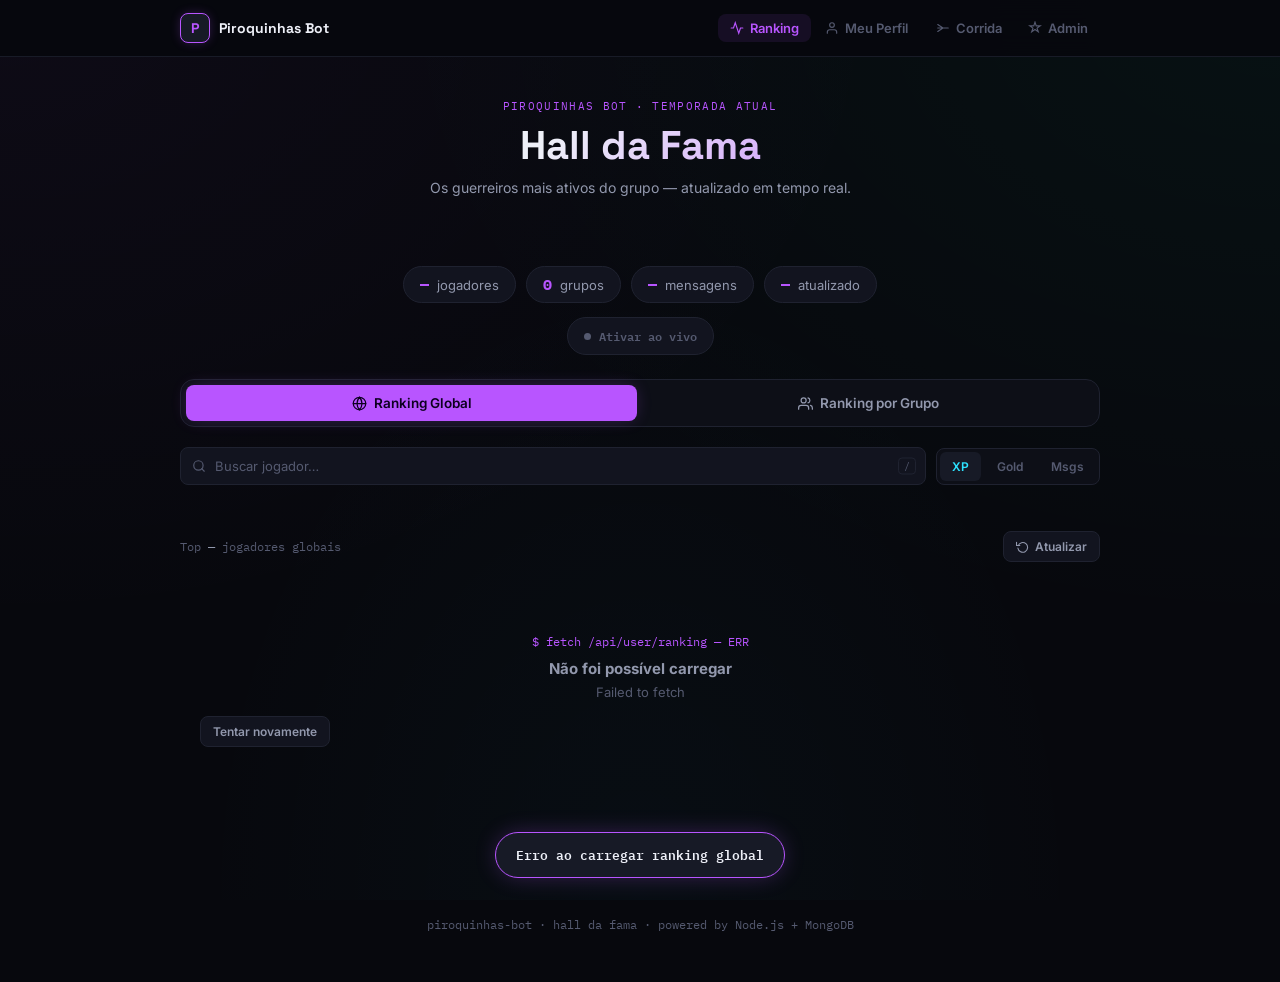
==== commit e2fda804: "Update index.html" ====
--- a/index.html
+++ b/index.html
@@ -38,6 +38,12 @@
         </a>
       </li>
       <li>
+        <a href="corrida.html">
+          <svg viewBox="0 0 24 24" fill="none" stroke="currentColor" stroke-width="2" stroke-linecap="round"><path d="M3 12h18M3 6l9 6-9 6"/></svg>
+          <span>Corrida</span>
+        </a>
+      </li>
+      <li>
         <a href="admin.html">
           <svg viewBox="0 0 24 24" fill="none" stroke="currentColor" stroke-width="2" stroke-linecap="round"><path d="M12 2l2.09 6.26H21l-5.47 3.97 2.09 6.26L12 14.52l-5.62 3.97 2.09-6.26L3 8.26h6.91z"/></svg>
           <span>Admin</span>
